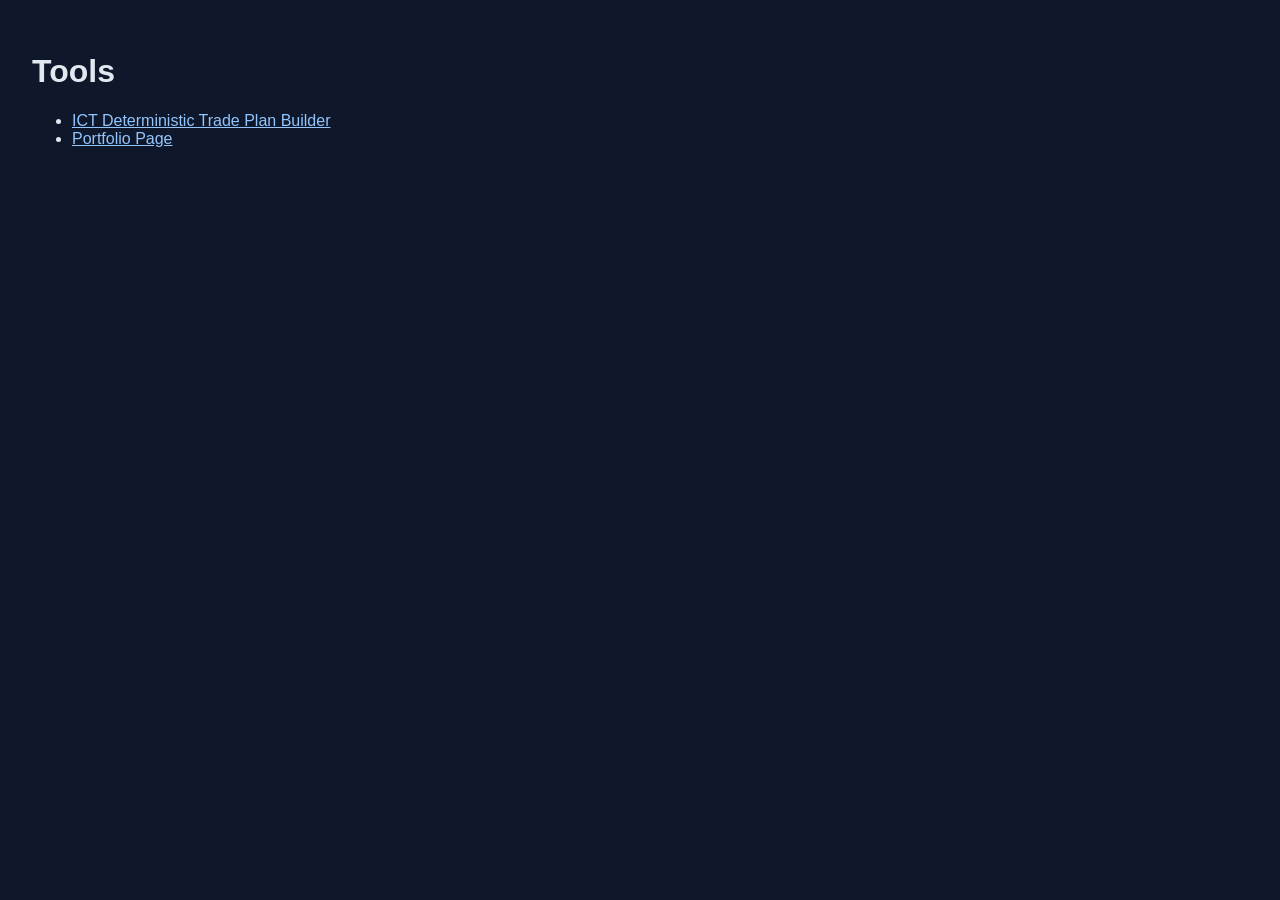
==== index.html @ 8ac98605 "Add ICT deterministic trade plan builder tool" ====
<!doctype html>
<html lang="en">
<head>
  <meta charset="UTF-8" />
  <meta name="viewport" content="width=device-width, initial-scale=1.0" />
  <title>HTML Portfolio Project</title>
  <style>
    body { font-family: Arial, sans-serif; padding: 24px; background:#0f172a; color:#e2e8f0; }
    a { color:#93c5fd; }
  </style>
</head>
<body>
  <h1>Tools</h1>
  <ul>
    <li><a href="ict_trade_tool.html">ICT Deterministic Trade Plan Builder</a></li>
    <li><a href="MY Portfolio.html">Portfolio Page</a></li>
  </ul>
</body>
</html>
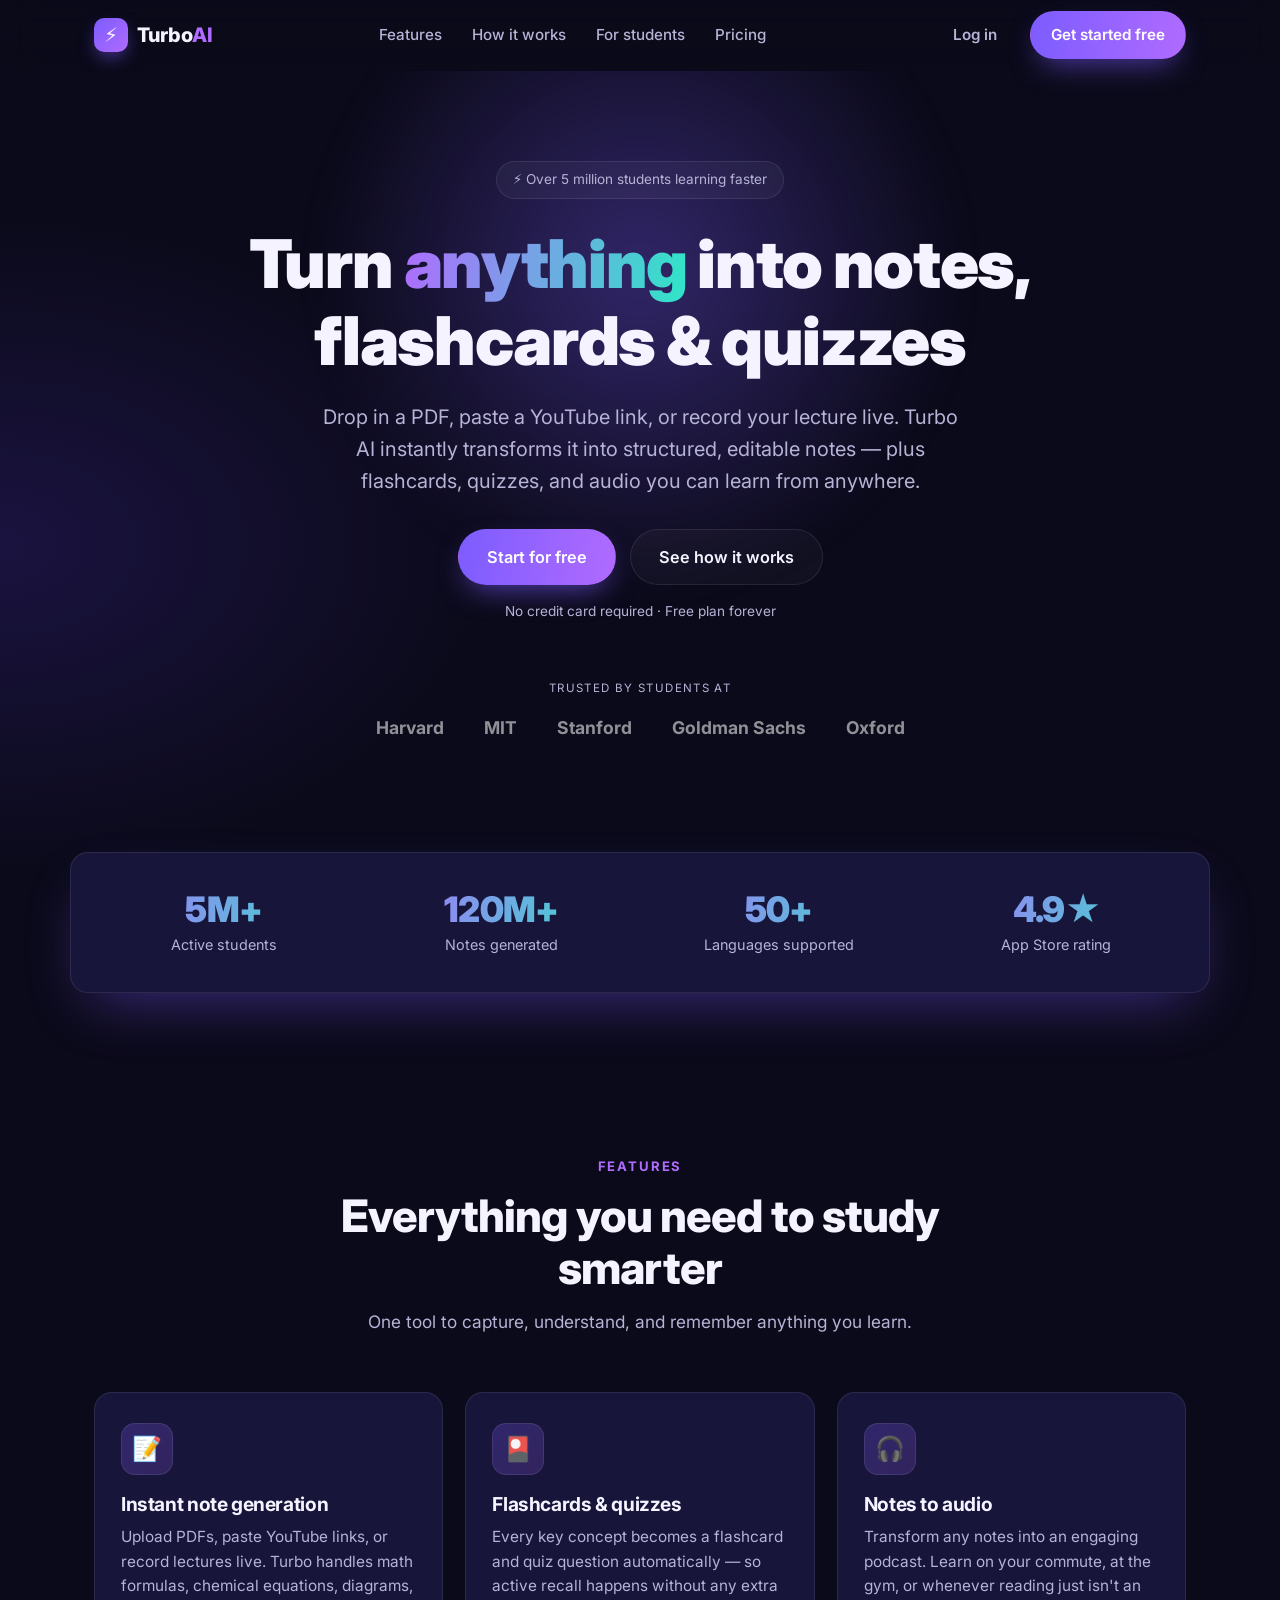
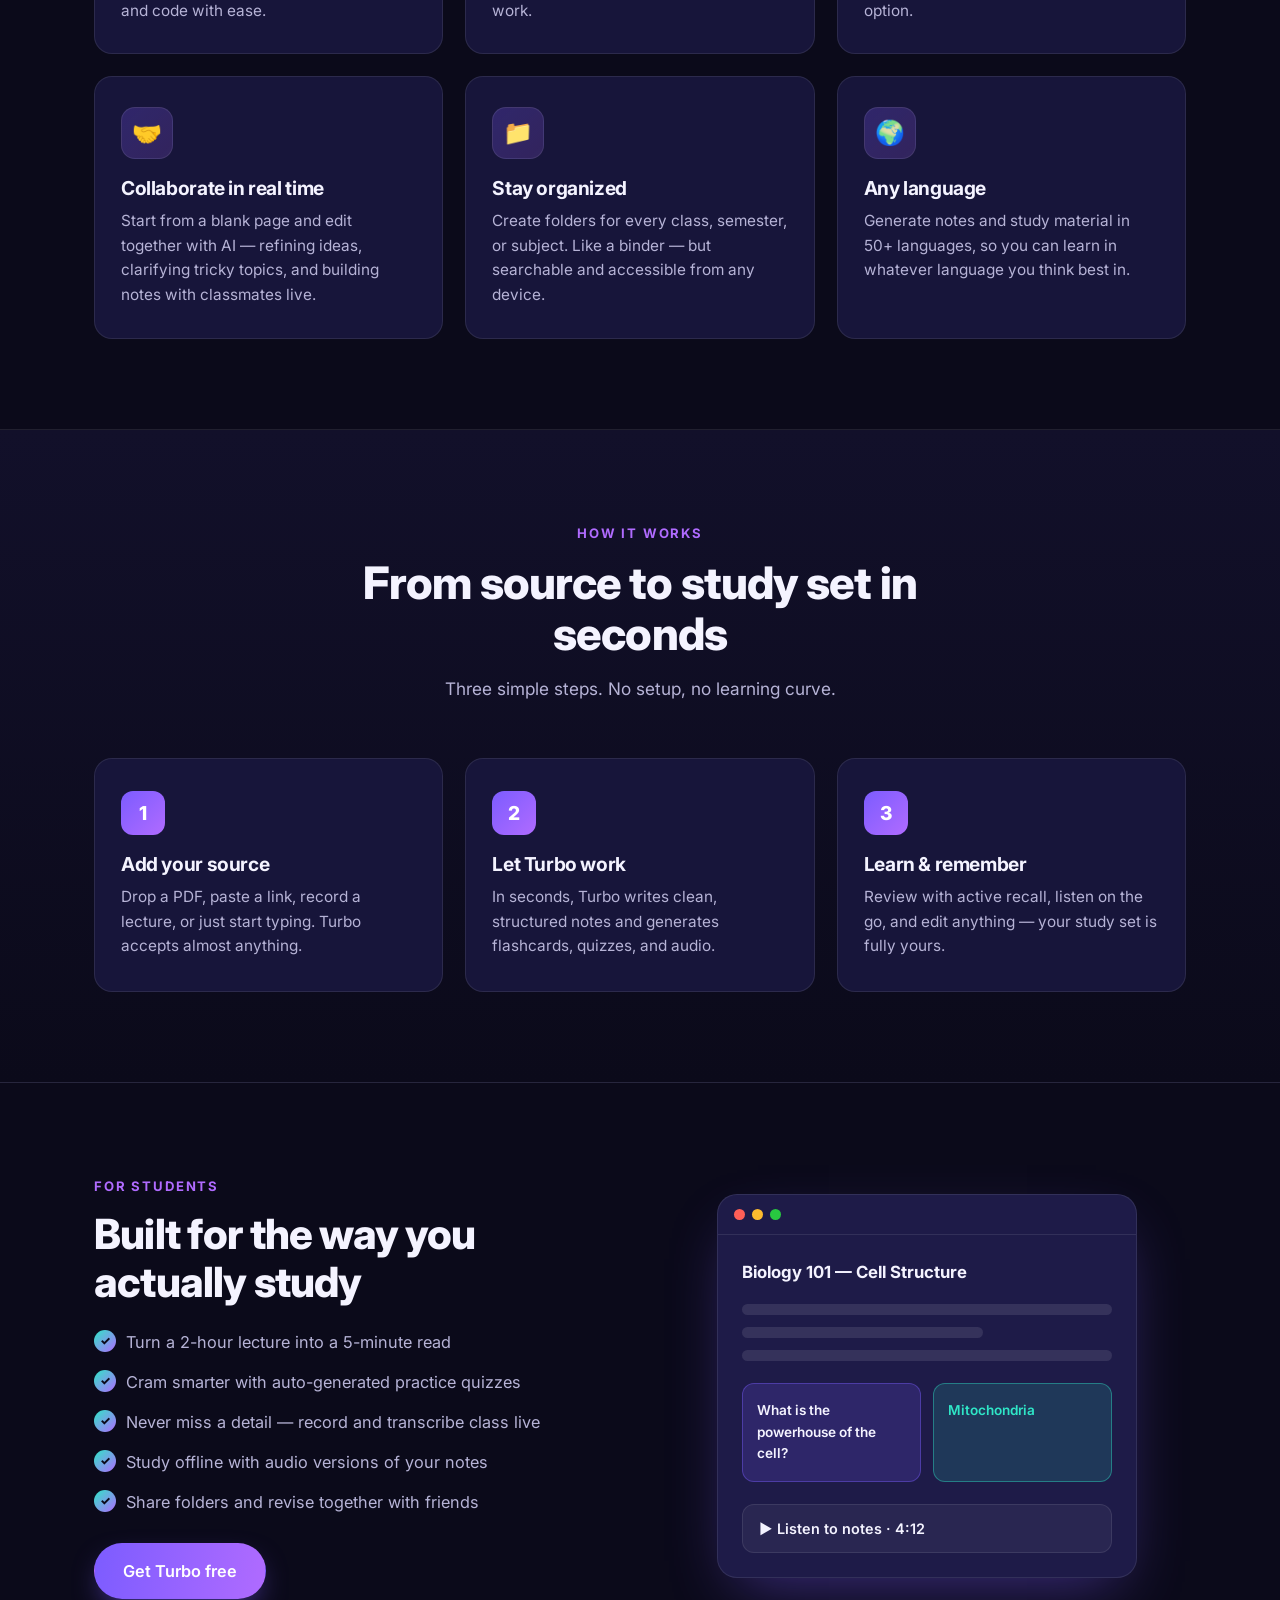
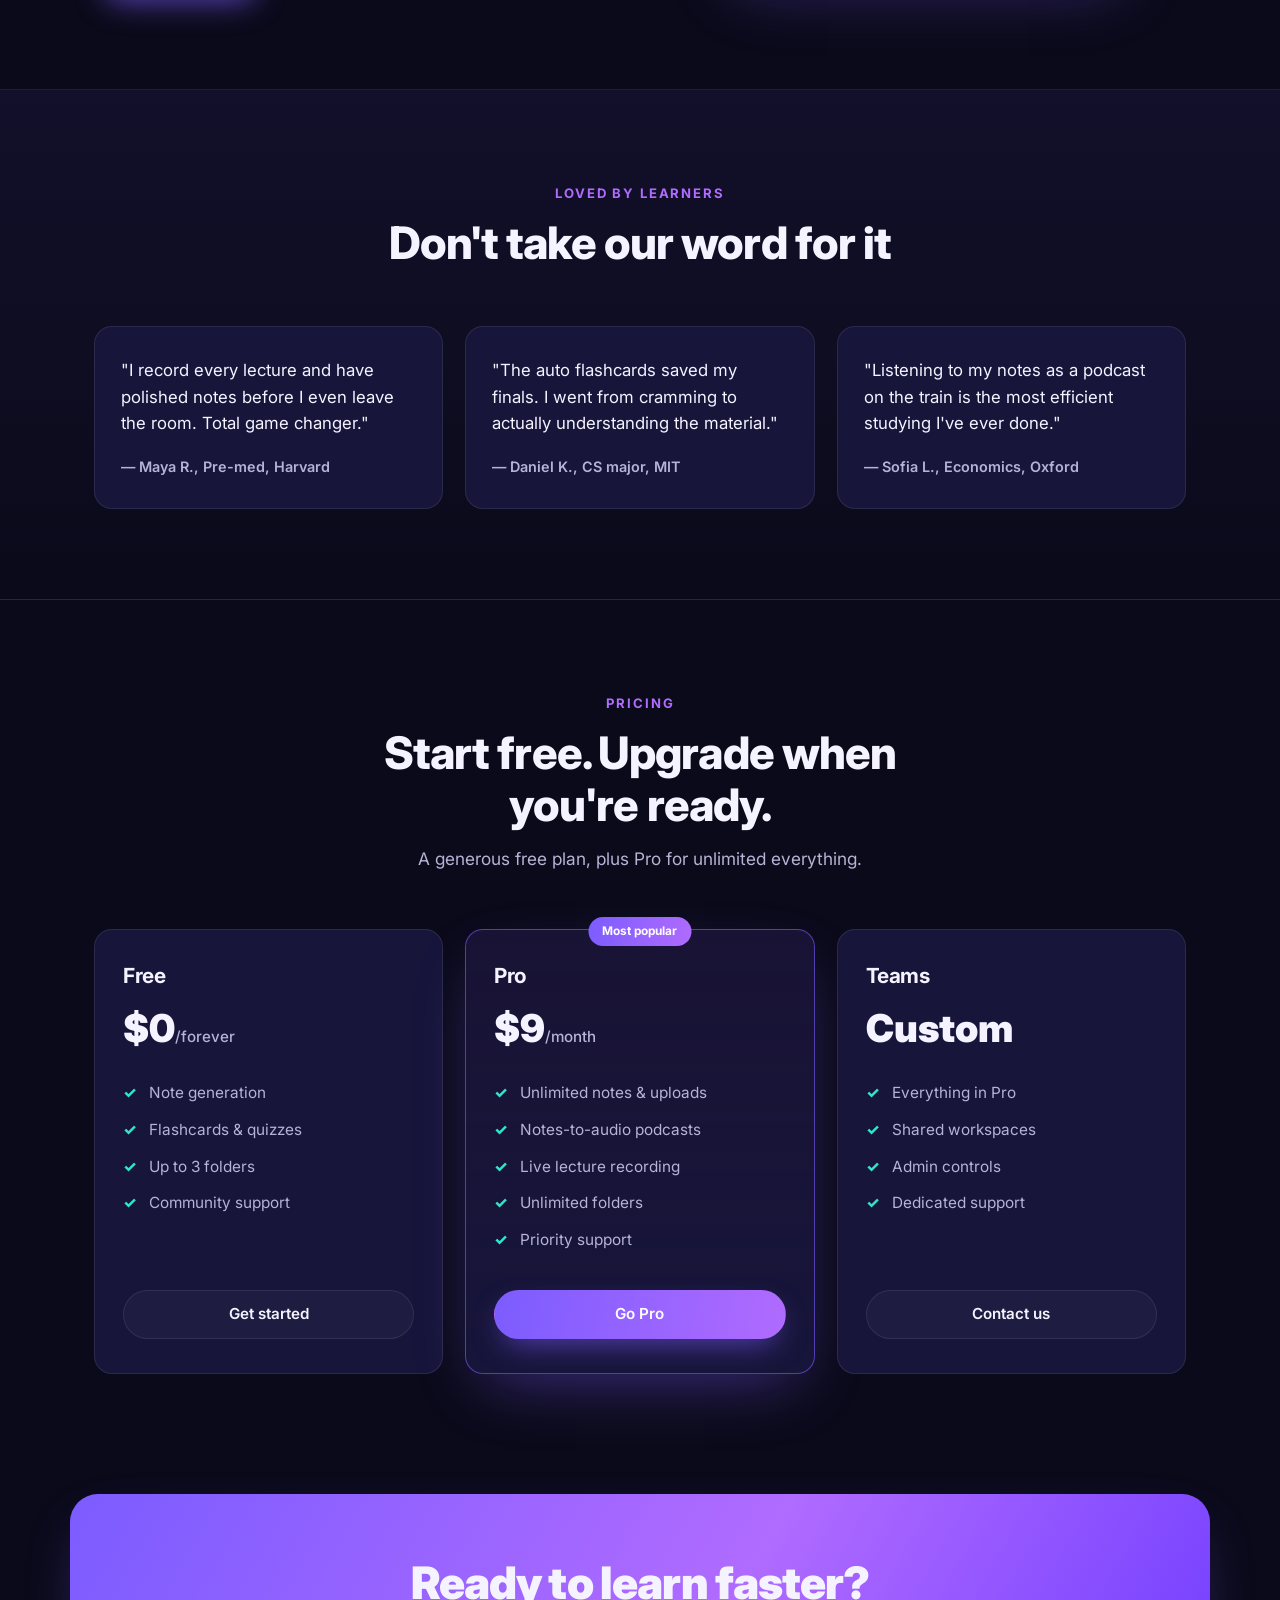
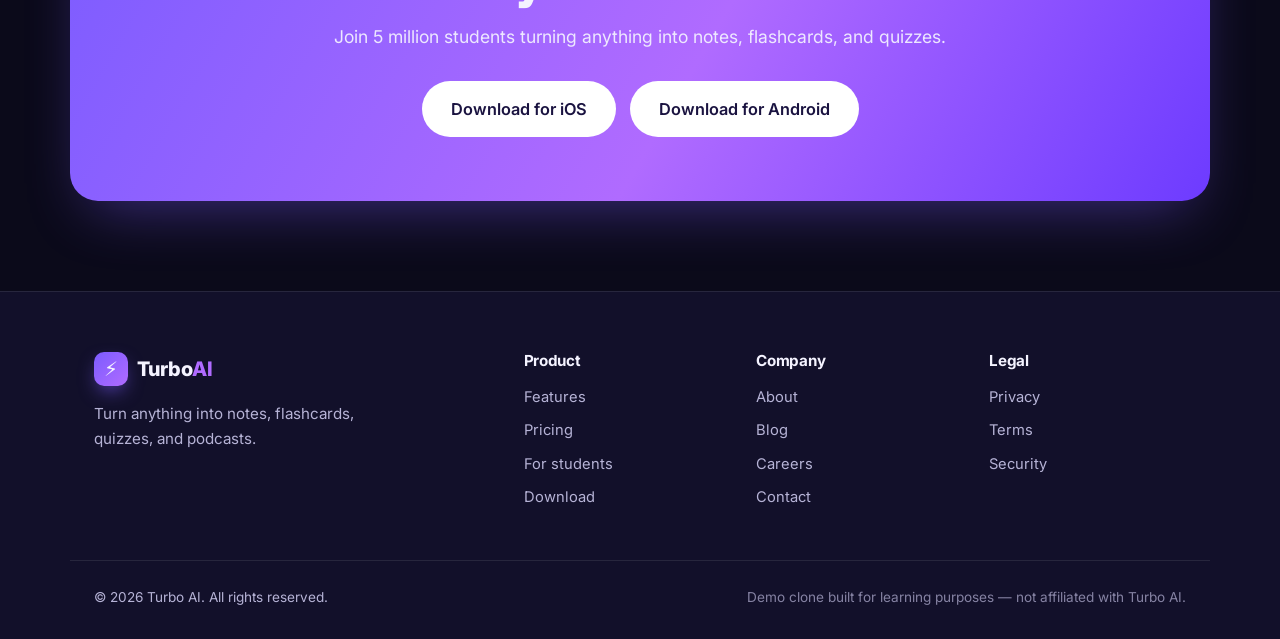
==== commit 8d977cea: "Build Turbo AI-inspired landing page Create a responsive single-page marketing site modeled on turbo" ====
--- a/index.html
+++ b/index.html
@@ -1,19 +1,319 @@
-<!doctype html>
+<!DOCTYPE html>
 <html lang="en">
 <head>
   <meta charset="UTF-8" />
   <meta name="viewport" content="width=device-width, initial-scale=1.0" />
-  <title>HTML Portfolio Project</title>
-  <style>
-    body { font-family: Arial, sans-serif; padding: 24px; background:#0f172a; color:#e2e8f0; }
-    a { color:#93c5fd; }
-  </style>
+  <meta name="description" content="Turbo AI turns your PDFs, lectures, videos, and audio into structured notes, flashcards, quizzes, and podcasts. Trusted by 5M+ students." />
+  <title>Turbo AI — AI Note Taker & Study Tools</title>
+  <link rel="preconnect" href="https://fonts.googleapis.com" />
+  <link rel="preconnect" href="https://fonts.gstatic.com" crossorigin />
+  <link href="https://fonts.googleapis.com/css2?family=Inter:wght@400;500;600;700;800;900&display=swap" rel="stylesheet" />
+  <link rel="stylesheet" href="index.css" />
 </head>
 <body>
-  <h1>Tools</h1>
-  <ul>
-    <li><a href="ict_trade_tool.html">ICT Deterministic Trade Plan Builder</a></li>
-    <li><a href="MY Portfolio.html">Portfolio Page</a></li>
-  </ul>
+
+  <!-- ============ NAVBAR ============ -->
+  <header class="nav" id="nav">
+    <div class="container nav__inner">
+      <a href="#" class="brand" aria-label="Turbo AI home">
+        <span class="brand__mark">⚡</span>
+        <span class="brand__text">Turbo<span>AI</span></span>
+      </a>
+
+      <nav class="nav__links" id="navLinks">
+        <a href="#features">Features</a>
+        <a href="#how">How it works</a>
+        <a href="#students">For students</a>
+        <a href="#pricing">Pricing</a>
+      </nav>
+
+      <div class="nav__actions">
+        <a href="#" class="btn btn--ghost">Log in</a>
+        <a href="#pricing" class="btn btn--primary">Get started free</a>
+      </div>
+
+      <button class="nav__toggle" id="navToggle" aria-label="Toggle menu" aria-expanded="false">
+        <span></span><span></span><span></span>
+      </button>
+    </div>
+  </header>
+
+  <!-- ============ HERO ============ -->
+  <section class="hero">
+    <div class="hero__glow"></div>
+    <div class="container hero__inner">
+      <span class="pill reveal">⚡ Over 5 million students learning faster</span>
+      <h1 class="hero__title reveal">
+        Turn <span class="grad">anything</span> into notes,
+        flashcards &amp; quizzes
+      </h1>
+      <p class="hero__sub reveal">
+        Drop in a PDF, paste a YouTube link, or record your lecture live.
+        Turbo AI instantly transforms it into structured, editable notes —
+        plus flashcards, quizzes, and audio you can learn from anywhere.
+      </p>
+      <div class="hero__cta reveal">
+        <a href="#pricing" class="btn btn--primary btn--lg">Start for free</a>
+        <a href="#how" class="btn btn--outline btn--lg">See how it works</a>
+      </div>
+      <p class="hero__note reveal">No credit card required · Free plan forever</p>
+
+      <div class="trust reveal">
+        <p class="trust__label">Trusted by students at</p>
+        <div class="trust__logos">
+          <span>Harvard</span><span>MIT</span><span>Stanford</span>
+          <span>Goldman Sachs</span><span>Oxford</span>
+        </div>
+      </div>
+    </div>
+  </section>
+
+  <!-- ============ STATS ============ -->
+  <section class="stats">
+    <div class="container stats__grid">
+      <div class="stat reveal"><h3>5M+</h3><p>Active students</p></div>
+      <div class="stat reveal"><h3>120M+</h3><p>Notes generated</p></div>
+      <div class="stat reveal"><h3>50+</h3><p>Languages supported</p></div>
+      <div class="stat reveal"><h3>4.9★</h3><p>App Store rating</p></div>
+    </div>
+  </section>
+
+  <!-- ============ FEATURES ============ -->
+  <section class="section" id="features">
+    <div class="container">
+      <div class="section__head reveal">
+        <span class="eyebrow">Features</span>
+        <h2>Everything you need to study smarter</h2>
+        <p>One tool to capture, understand, and remember anything you learn.</p>
+      </div>
+
+      <div class="features">
+        <article class="feature reveal">
+          <div class="feature__icon">📝</div>
+          <h3>Instant note generation</h3>
+          <p>Upload PDFs, paste YouTube links, or record lectures live. Turbo handles math formulas, chemical equations, diagrams, and code with ease.</p>
+        </article>
+
+        <article class="feature reveal">
+          <div class="feature__icon">🎴</div>
+          <h3>Flashcards &amp; quizzes</h3>
+          <p>Every key concept becomes a flashcard and quiz question automatically — so active recall happens without any extra work.</p>
+        </article>
+
+        <article class="feature reveal">
+          <div class="feature__icon">🎧</div>
+          <h3>Notes to audio</h3>
+          <p>Transform any notes into an engaging podcast. Learn on your commute, at the gym, or whenever reading just isn't an option.</p>
+        </article>
+
+        <article class="feature reveal">
+          <div class="feature__icon">🤝</div>
+          <h3>Collaborate in real time</h3>
+          <p>Start from a blank page and edit together with AI — refining ideas, clarifying tricky topics, and building notes with classmates live.</p>
+        </article>
+
+        <article class="feature reveal">
+          <div class="feature__icon">📁</div>
+          <h3>Stay organized</h3>
+          <p>Create folders for every class, semester, or subject. Like a binder — but searchable and accessible from any device.</p>
+        </article>
+
+        <article class="feature reveal">
+          <div class="feature__icon">🌍</div>
+          <h3>Any language</h3>
+          <p>Generate notes and study material in 50+ languages, so you can learn in whatever language you think best in.</p>
+        </article>
+      </div>
+    </div>
+  </section>
+
+  <!-- ============ HOW IT WORKS ============ -->
+  <section class="section section--alt" id="how">
+    <div class="container">
+      <div class="section__head reveal">
+        <span class="eyebrow">How it works</span>
+        <h2>From source to study set in seconds</h2>
+        <p>Three simple steps. No setup, no learning curve.</p>
+      </div>
+
+      <div class="steps">
+        <div class="step reveal">
+          <span class="step__num">1</span>
+          <h3>Add your source</h3>
+          <p>Drop a PDF, paste a link, record a lecture, or just start typing. Turbo accepts almost anything.</p>
+        </div>
+        <div class="step reveal">
+          <span class="step__num">2</span>
+          <h3>Let Turbo work</h3>
+          <p>In seconds, Turbo writes clean, structured notes and generates flashcards, quizzes, and audio.</p>
+        </div>
+        <div class="step reveal">
+          <span class="step__num">3</span>
+          <h3>Learn &amp; remember</h3>
+          <p>Review with active recall, listen on the go, and edit anything — your study set is fully yours.</p>
+        </div>
+      </div>
+    </div>
+  </section>
+
+  <!-- ============ FOR STUDENTS ============ -->
+  <section class="section" id="students">
+    <div class="container split">
+      <div class="split__text reveal">
+        <span class="eyebrow">For students</span>
+        <h2>Built for the way you actually study</h2>
+        <ul class="checklist">
+          <li>Turn a 2-hour lecture into a 5-minute read</li>
+          <li>Cram smarter with auto-generated practice quizzes</li>
+          <li>Never miss a detail — record and transcribe class live</li>
+          <li>Study offline with audio versions of your notes</li>
+          <li>Share folders and revise together with friends</li>
+        </ul>
+        <a href="#pricing" class="btn btn--primary btn--lg">Get Turbo free</a>
+      </div>
+      <div class="split__card reveal">
+        <div class="mock">
+          <div class="mock__bar"><span></span><span></span><span></span></div>
+          <div class="mock__body">
+            <p class="mock__h">Biology 101 — Cell Structure</p>
+            <p class="mock__line"></p>
+            <p class="mock__line short"></p>
+            <p class="mock__line"></p>
+            <div class="mock__cards">
+              <div class="mock__flash">What is the powerhouse of the cell?</div>
+              <div class="mock__flash alt">Mitochondria</div>
+            </div>
+            <div class="mock__audio">▶ Listen to notes · 4:12</div>
+          </div>
+        </div>
+      </div>
+    </div>
+  </section>
+
+  <!-- ============ TESTIMONIALS ============ -->
+  <section class="section section--alt">
+    <div class="container">
+      <div class="section__head reveal">
+        <span class="eyebrow">Loved by learners</span>
+        <h2>Don't take our word for it</h2>
+      </div>
+      <div class="quotes">
+        <figure class="quote reveal">
+          <blockquote>"I record every lecture and have polished notes before I even leave the room. Total game changer."</blockquote>
+          <figcaption>— Maya R., Pre-med, Harvard</figcaption>
+        </figure>
+        <figure class="quote reveal">
+          <blockquote>"The auto flashcards saved my finals. I went from cramming to actually understanding the material."</blockquote>
+          <figcaption>— Daniel K., CS major, MIT</figcaption>
+        </figure>
+        <figure class="quote reveal">
+          <blockquote>"Listening to my notes as a podcast on the train is the most efficient studying I've ever done."</blockquote>
+          <figcaption>— Sofia L., Economics, Oxford</figcaption>
+        </figure>
+      </div>
+    </div>
+  </section>
+
+  <!-- ============ PRICING ============ -->
+  <section class="section" id="pricing">
+    <div class="container">
+      <div class="section__head reveal">
+        <span class="eyebrow">Pricing</span>
+        <h2>Start free. Upgrade when you're ready.</h2>
+        <p>A generous free plan, plus Pro for unlimited everything.</p>
+      </div>
+
+      <div class="plans">
+        <div class="plan reveal">
+          <h3>Free</h3>
+          <p class="plan__price">$0<span>/forever</span></p>
+          <ul>
+            <li>Note generation</li>
+            <li>Flashcards &amp; quizzes</li>
+            <li>Up to 3 folders</li>
+            <li>Community support</li>
+          </ul>
+          <a href="#" class="btn btn--outline btn--block">Get started</a>
+        </div>
+
+        <div class="plan plan--featured reveal">
+          <span class="plan__badge">Most popular</span>
+          <h3>Pro</h3>
+          <p class="plan__price">$9<span>/month</span></p>
+          <ul>
+            <li>Unlimited notes &amp; uploads</li>
+            <li>Notes-to-audio podcasts</li>
+            <li>Live lecture recording</li>
+            <li>Unlimited folders</li>
+            <li>Priority support</li>
+          </ul>
+          <a href="#" class="btn btn--primary btn--block">Go Pro</a>
+        </div>
+
+        <div class="plan reveal">
+          <h3>Teams</h3>
+          <p class="plan__price">Custom</p>
+          <ul>
+            <li>Everything in Pro</li>
+            <li>Shared workspaces</li>
+            <li>Admin controls</li>
+            <li>Dedicated support</li>
+          </ul>
+          <a href="#" class="btn btn--outline btn--block">Contact us</a>
+        </div>
+      </div>
+    </div>
+  </section>
+
+  <!-- ============ CTA BANNER ============ -->
+  <section class="cta">
+    <div class="container cta__inner reveal">
+      <h2>Ready to learn faster?</h2>
+      <p>Join 5 million students turning anything into notes, flashcards, and quizzes.</p>
+      <div class="cta__buttons">
+        <a href="#" class="btn btn--light btn--lg">Download for iOS</a>
+        <a href="#" class="btn btn--light btn--lg">Download for Android</a>
+      </div>
+    </div>
+  </section>
+
+  <!-- ============ FOOTER ============ -->
+  <footer class="footer">
+    <div class="container footer__grid">
+      <div class="footer__brand">
+        <a href="#" class="brand">
+          <span class="brand__mark">⚡</span>
+          <span class="brand__text">Turbo<span>AI</span></span>
+        </a>
+        <p>Turn anything into notes, flashcards, quizzes, and podcasts.</p>
+      </div>
+      <div class="footer__col">
+        <h4>Product</h4>
+        <a href="#features">Features</a>
+        <a href="#pricing">Pricing</a>
+        <a href="#students">For students</a>
+        <a href="#">Download</a>
+      </div>
+      <div class="footer__col">
+        <h4>Company</h4>
+        <a href="#">About</a>
+        <a href="#">Blog</a>
+        <a href="#">Careers</a>
+        <a href="#">Contact</a>
+      </div>
+      <div class="footer__col">
+        <h4>Legal</h4>
+        <a href="#">Privacy</a>
+        <a href="#">Terms</a>
+        <a href="#">Security</a>
+      </div>
+    </div>
+    <div class="container footer__bottom">
+      <p>&copy; 2026 Turbo AI. All rights reserved.</p>
+      <p class="footer__disclaimer">Demo clone built for learning purposes — not affiliated with Turbo AI.</p>
+    </div>
+  </footer>
+
+  <script src="index.js"></script>
 </body>
 </html>
--- a/index.css
+++ b/index.css
@@ -0,0 +1,287 @@
+/* ============ DESIGN TOKENS ============ */
+:root {
+  --bg: #0b0a1a;
+  --bg-soft: #12102a;
+  --surface: #17153a;
+  --surface-2: #1e1b48;
+  --text: #f4f3ff;
+  --muted: #b6b3d6;
+  --brand: #7c5cff;
+  --brand-2: #b06bff;
+  --accent: #2fe6c7;
+  --border: rgba(255, 255, 255, 0.09);
+  --radius: 18px;
+  --shadow: 0 24px 60px -20px rgba(124, 92, 255, 0.45);
+  --max: 1140px;
+}
+
+* { box-sizing: border-box; margin: 0; padding: 0; }
+
+html { scroll-behavior: smooth; }
+
+body {
+  font-family: "Inter", system-ui, -apple-system, sans-serif;
+  background: radial-gradient(1200px 700px at 70% -10%, #241a52 0%, transparent 60%),
+              radial-gradient(900px 600px at 0% 10%, #1a1340 0%, transparent 55%),
+              var(--bg);
+  color: var(--text);
+  line-height: 1.6;
+  -webkit-font-smoothing: antialiased;
+  overflow-x: hidden;
+}
+
+.container { width: 100%; max-width: var(--max); margin: 0 auto; padding: 0 24px; }
+
+a { color: inherit; text-decoration: none; }
+
+h1, h2, h3, h4 { line-height: 1.15; letter-spacing: -0.02em; }
+
+.grad {
+  background: linear-gradient(100deg, var(--brand-2), var(--accent));
+  -webkit-background-clip: text;
+  background-clip: text;
+  color: transparent;
+}
+
+/* ============ BUTTONS ============ */
+.btn {
+  display: inline-flex;
+  align-items: center;
+  justify-content: center;
+  gap: 8px;
+  font-weight: 600;
+  font-size: 0.95rem;
+  padding: 11px 20px;
+  border-radius: 999px;
+  border: 1px solid transparent;
+  cursor: pointer;
+  transition: transform 0.18s ease, box-shadow 0.18s ease, background 0.18s ease, opacity 0.18s;
+  white-space: nowrap;
+}
+.btn:hover { transform: translateY(-2px); }
+.btn--primary {
+  background: linear-gradient(100deg, var(--brand), var(--brand-2));
+  color: #fff;
+  box-shadow: 0 12px 30px -10px rgba(124, 92, 255, 0.7);
+}
+.btn--outline { border-color: var(--border); background: rgba(255,255,255,0.03); color: var(--text); }
+.btn--outline:hover { background: rgba(255,255,255,0.08); }
+.btn--ghost { color: var(--muted); }
+.btn--ghost:hover { color: var(--text); }
+.btn--light { background: #fff; color: #1a1340; }
+.btn--lg { padding: 14px 28px; font-size: 1.02rem; }
+.btn--block { width: 100%; }
+
+/* ============ NAVBAR ============ */
+.nav {
+  position: sticky; top: 0; z-index: 50;
+  backdrop-filter: blur(14px);
+  background: rgba(11, 10, 26, 0.6);
+  border-bottom: 1px solid transparent;
+  transition: border-color 0.25s, background 0.25s;
+}
+.nav.is-scrolled { border-color: var(--border); background: rgba(11, 10, 26, 0.85); }
+.nav__inner { display: flex; align-items: center; justify-content: space-between; height: 70px; }
+.brand { display: inline-flex; align-items: center; gap: 9px; font-weight: 800; font-size: 1.25rem; }
+.brand__mark {
+  display: grid; place-items: center; width: 34px; height: 34px;
+  border-radius: 10px;
+  background: linear-gradient(135deg, var(--brand), var(--brand-2));
+  box-shadow: 0 8px 20px -6px rgba(124,92,255,0.8);
+}
+.brand__text span { color: var(--brand-2); }
+.nav__links { display: flex; gap: 30px; }
+.nav__links a { color: var(--muted); font-weight: 500; font-size: 0.95rem; transition: color 0.18s; }
+.nav__links a:hover { color: var(--text); }
+.nav__actions { display: flex; align-items: center; gap: 12px; }
+.nav__toggle { display: none; flex-direction: column; gap: 5px; background: none; border: 0; cursor: pointer; padding: 8px; }
+.nav__toggle span { width: 24px; height: 2px; background: var(--text); border-radius: 2px; transition: 0.25s; }
+
+/* ============ HERO ============ */
+.hero { position: relative; text-align: center; padding: 90px 0 80px; overflow: hidden; }
+.hero__glow {
+  position: absolute; top: -180px; left: 50%; transform: translateX(-50%);
+  width: 760px; height: 760px;
+  background: radial-gradient(circle, rgba(124,92,255,0.35), transparent 60%);
+  filter: blur(20px); pointer-events: none;
+}
+.hero__inner { position: relative; max-width: 860px; }
+.pill {
+  display: inline-block; padding: 7px 16px; border-radius: 999px;
+  border: 1px solid var(--border); background: rgba(255,255,255,0.04);
+  font-size: 0.85rem; color: var(--muted); margin-bottom: 26px;
+}
+.hero__title { font-size: clamp(2.4rem, 6vw, 4.2rem); font-weight: 900; margin-bottom: 22px; }
+.hero__sub { font-size: clamp(1.05rem, 2vw, 1.25rem); color: var(--muted); max-width: 640px; margin: 0 auto 32px; }
+.hero__cta { display: flex; gap: 14px; justify-content: center; flex-wrap: wrap; }
+.hero__note { margin-top: 16px; font-size: 0.85rem; color: var(--muted); }
+.trust { margin-top: 56px; }
+.trust__label { text-transform: uppercase; letter-spacing: 0.12em; font-size: 0.72rem; color: var(--muted); margin-bottom: 16px; }
+.trust__logos { display: flex; flex-wrap: wrap; gap: 28px 40px; justify-content: center; }
+.trust__logos span { font-weight: 700; font-size: 1.1rem; color: rgba(255,255,255,0.55); }
+
+/* ============ STATS ============ */
+.stats { padding: 30px 0 70px; }
+.stats__grid {
+  display: grid; grid-template-columns: repeat(4, 1fr); gap: 20px;
+  background: var(--surface); border: 1px solid var(--border);
+  border-radius: var(--radius); padding: 36px 24px; box-shadow: var(--shadow);
+}
+.stat { text-align: center; }
+.stat h3 { font-size: 2.2rem; font-weight: 900; background: linear-gradient(100deg, var(--brand-2), var(--accent)); -webkit-background-clip: text; background-clip: text; color: transparent; }
+.stat p { color: var(--muted); font-size: 0.9rem; margin-top: 4px; }
+
+/* ============ SECTIONS ============ */
+.section { padding: 90px 0; }
+.section--alt { background: linear-gradient(var(--bg-soft), var(--bg)); border-top: 1px solid var(--border); border-bottom: 1px solid var(--border); }
+.section__head { text-align: center; max-width: 640px; margin: 0 auto 56px; }
+.eyebrow { display: inline-block; color: var(--brand-2); font-weight: 700; font-size: 0.82rem; text-transform: uppercase; letter-spacing: 0.14em; margin-bottom: 14px; }
+.section__head h2 { font-size: clamp(1.8rem, 4vw, 2.8rem); font-weight: 800; margin-bottom: 14px; }
+.section__head p { color: var(--muted); font-size: 1.08rem; }
+
+/* ============ FEATURES ============ */
+.features { display: grid; grid-template-columns: repeat(3, 1fr); gap: 22px; }
+.feature {
+  background: var(--surface); border: 1px solid var(--border);
+  border-radius: var(--radius); padding: 30px 26px; transition: transform 0.2s, border-color 0.2s, box-shadow 0.2s;
+}
+.feature:hover { transform: translateY(-6px); border-color: rgba(124,92,255,0.5); box-shadow: var(--shadow); }
+.feature__icon {
+  display: grid; place-items: center; width: 52px; height: 52px; border-radius: 14px;
+  font-size: 1.5rem; margin-bottom: 18px;
+  background: linear-gradient(135deg, rgba(124,92,255,0.25), rgba(176,107,255,0.18));
+  border: 1px solid var(--border);
+}
+.feature h3 { font-size: 1.2rem; margin-bottom: 10px; }
+.feature p { color: var(--muted); font-size: 0.96rem; }
+
+/* ============ STEPS ============ */
+.steps { display: grid; grid-template-columns: repeat(3, 1fr); gap: 22px; }
+.step { background: var(--surface); border: 1px solid var(--border); border-radius: var(--radius); padding: 32px 26px; position: relative; }
+.step__num {
+  display: grid; place-items: center; width: 44px; height: 44px; border-radius: 12px;
+  font-weight: 800; font-size: 1.2rem; color: #fff; margin-bottom: 18px;
+  background: linear-gradient(135deg, var(--brand), var(--brand-2));
+}
+.step h3 { font-size: 1.2rem; margin-bottom: 10px; }
+.step p { color: var(--muted); font-size: 0.96rem; }
+
+/* ============ SPLIT (FOR STUDENTS) ============ */
+.split { display: grid; grid-template-columns: 1fr 1fr; gap: 56px; align-items: center; }
+.split__text h2 { font-size: clamp(1.8rem, 4vw, 2.6rem); font-weight: 800; margin-bottom: 22px; }
+.checklist { list-style: none; margin-bottom: 28px; }
+.checklist li { position: relative; padding-left: 32px; margin-bottom: 14px; color: var(--muted); font-size: 1.02rem; }
+.checklist li::before {
+  content: "✓"; position: absolute; left: 0; top: 1px;
+  width: 22px; height: 22px; border-radius: 50%; display: grid; place-items: center;
+  font-size: 0.75rem; color: #0b0a1a; font-weight: 800;
+  background: linear-gradient(135deg, var(--accent), var(--brand-2));
+}
+.split__card { display: flex; justify-content: center; }
+.mock {
+  width: 100%; max-width: 420px; background: var(--surface-2);
+  border: 1px solid var(--border); border-radius: 20px; box-shadow: var(--shadow); overflow: hidden;
+}
+.mock__bar { display: flex; gap: 7px; padding: 14px 16px; border-bottom: 1px solid var(--border); }
+.mock__bar span { width: 11px; height: 11px; border-radius: 50%; background: rgba(255,255,255,0.25); }
+.mock__bar span:first-child { background: #ff5f57; }
+.mock__bar span:nth-child(2) { background: #febc2e; }
+.mock__bar span:nth-child(3) { background: #28c840; }
+.mock__body { padding: 24px; }
+.mock__h { font-weight: 700; font-size: 1.05rem; margin-bottom: 18px; }
+.mock__line { height: 11px; border-radius: 6px; background: rgba(255,255,255,0.1); margin-bottom: 12px; }
+.mock__line.short { width: 65%; }
+.mock__cards { display: flex; gap: 12px; margin: 22px 0; }
+.mock__flash {
+  flex: 1; padding: 16px 14px; border-radius: 12px; font-size: 0.85rem; font-weight: 600;
+  background: rgba(124,92,255,0.18); border: 1px solid rgba(124,92,255,0.4);
+}
+.mock__flash.alt { background: rgba(47,230,199,0.14); border-color: rgba(47,230,199,0.4); color: var(--accent); }
+.mock__audio {
+  padding: 12px 16px; border-radius: 12px; font-size: 0.9rem; font-weight: 600;
+  background: rgba(255,255,255,0.05); border: 1px solid var(--border);
+}
+
+/* ============ TESTIMONIALS ============ */
+.quotes { display: grid; grid-template-columns: repeat(3, 1fr); gap: 22px; }
+.quote { background: var(--surface); border: 1px solid var(--border); border-radius: var(--radius); padding: 30px 26px; }
+.quote blockquote { font-size: 1.05rem; margin-bottom: 18px; }
+.quote figcaption { color: var(--muted); font-size: 0.9rem; font-weight: 600; }
+
+/* ============ PRICING ============ */
+.plans { display: grid; grid-template-columns: repeat(3, 1fr); gap: 22px; align-items: stretch; }
+.plan {
+  background: var(--surface); border: 1px solid var(--border); border-radius: var(--radius);
+  padding: 34px 28px; display: flex; flex-direction: column; position: relative;
+}
+.plan--featured {
+  border-color: rgba(124,92,255,0.6);
+  background: linear-gradient(180deg, rgba(124,92,255,0.12), var(--surface));
+  box-shadow: var(--shadow); transform: translateY(-8px);
+}
+.plan__badge {
+  position: absolute; top: -13px; left: 50%; transform: translateX(-50%);
+  background: linear-gradient(100deg, var(--brand), var(--brand-2)); color: #fff;
+  font-size: 0.74rem; font-weight: 700; padding: 5px 14px; border-radius: 999px; white-space: nowrap;
+}
+.plan h3 { font-size: 1.3rem; margin-bottom: 10px; }
+.plan__price { font-size: 2.4rem; font-weight: 900; margin-bottom: 22px; }
+.plan__price span { font-size: 0.95rem; font-weight: 500; color: var(--muted); }
+.plan ul { list-style: none; margin-bottom: 26px; flex: 1; }
+.plan li { padding-left: 26px; position: relative; margin-bottom: 12px; color: var(--muted); font-size: 0.96rem; }
+.plan li::before { content: "✓"; position: absolute; left: 0; color: var(--accent); font-weight: 800; }
+
+/* ============ CTA BANNER ============ */
+.cta { padding: 30px 0 90px; }
+.cta__inner {
+  text-align: center; border-radius: 28px; padding: 64px 32px;
+  background: linear-gradient(120deg, var(--brand), var(--brand-2) 55%, #6d3bff);
+  box-shadow: var(--shadow); position: relative; overflow: hidden;
+}
+.cta__inner h2 { font-size: clamp(1.9rem, 4vw, 2.8rem); font-weight: 900; margin-bottom: 14px; }
+.cta__inner p { font-size: 1.1rem; opacity: 0.92; margin-bottom: 30px; }
+.cta__buttons { display: flex; gap: 14px; justify-content: center; flex-wrap: wrap; }
+
+/* ============ FOOTER ============ */
+.footer { border-top: 1px solid var(--border); padding: 60px 0 30px; background: var(--bg-soft); }
+.footer__grid { display: grid; grid-template-columns: 2fr 1fr 1fr 1fr; gap: 36px; margin-bottom: 40px; }
+.footer__brand p { color: var(--muted); font-size: 0.95rem; margin-top: 16px; max-width: 280px; }
+.footer__col h4 { font-size: 0.95rem; margin-bottom: 16px; }
+.footer__col a { display: block; color: var(--muted); font-size: 0.92rem; margin-bottom: 10px; transition: color 0.18s; }
+.footer__col a:hover { color: var(--text); }
+.footer__bottom {
+  display: flex; justify-content: space-between; gap: 12px; flex-wrap: wrap;
+  padding-top: 26px; border-top: 1px solid var(--border); color: var(--muted); font-size: 0.85rem;
+}
+.footer__disclaimer { opacity: 0.7; }
+
+/* ============ REVEAL ANIMATION ============ */
+.reveal { opacity: 0; transform: translateY(24px); transition: opacity 0.6s ease, transform 0.6s ease; }
+.reveal.is-visible { opacity: 1; transform: none; }
+
+/* ============ RESPONSIVE ============ */
+@media (max-width: 900px) {
+  .features, .steps, .quotes, .plans { grid-template-columns: 1fr 1fr; }
+  .stats__grid { grid-template-columns: 1fr 1fr; }
+  .split { grid-template-columns: 1fr; gap: 40px; }
+  .footer__grid { grid-template-columns: 1fr 1fr; }
+  .plan--featured { transform: none; }
+}
+
+@media (max-width: 720px) {
+  .nav__links, .nav__actions { display: none; }
+  .nav__toggle { display: flex; }
+  .nav__links.is-open {
+    display: flex; flex-direction: column; gap: 0;
+    position: absolute; top: 70px; left: 0; right: 0;
+    background: var(--bg-soft); border-bottom: 1px solid var(--border); padding: 8px 0;
+  }
+  .nav__links.is-open a { padding: 14px 24px; }
+  .features, .steps, .quotes, .plans, .stats__grid, .footer__grid { grid-template-columns: 1fr; }
+  .section { padding: 64px 0; }
+}
+
+@media (prefers-reduced-motion: reduce) {
+  .reveal { opacity: 1; transform: none; transition: none; }
+  html { scroll-behavior: auto; }
+}
